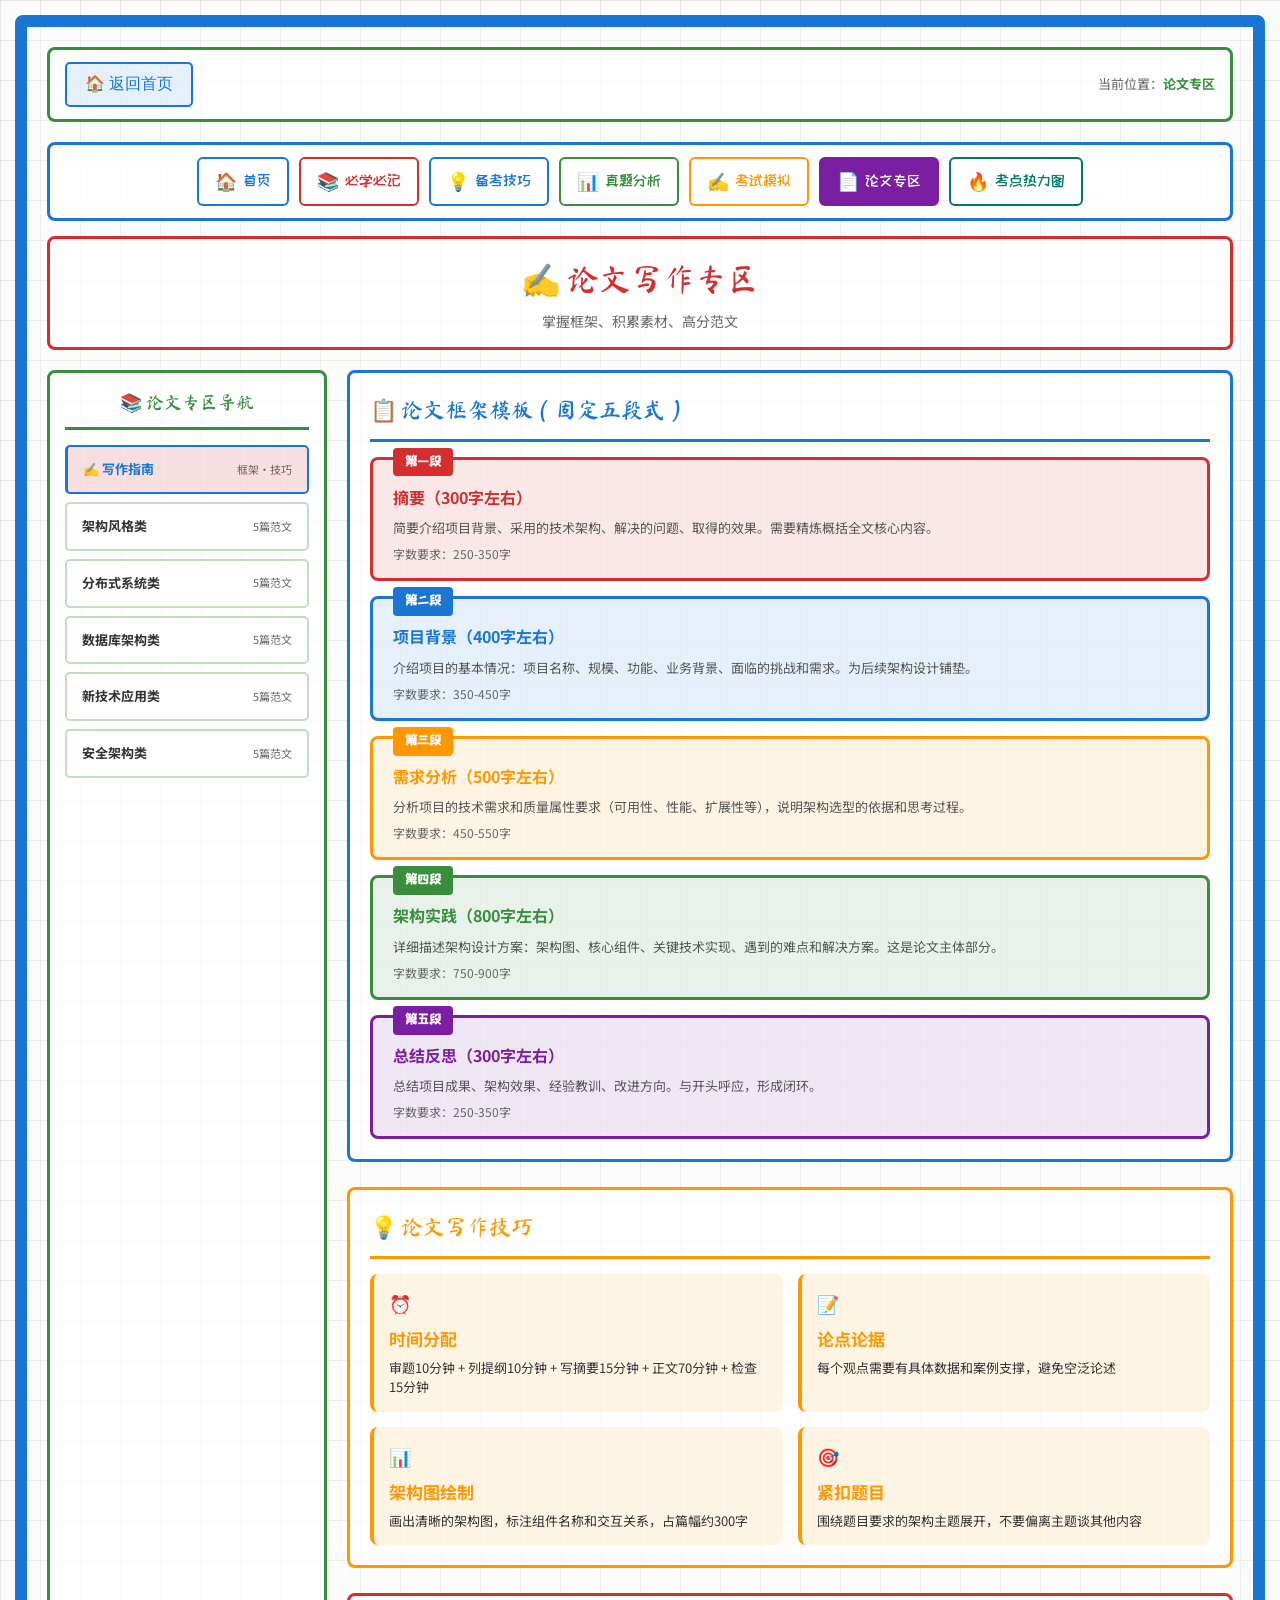
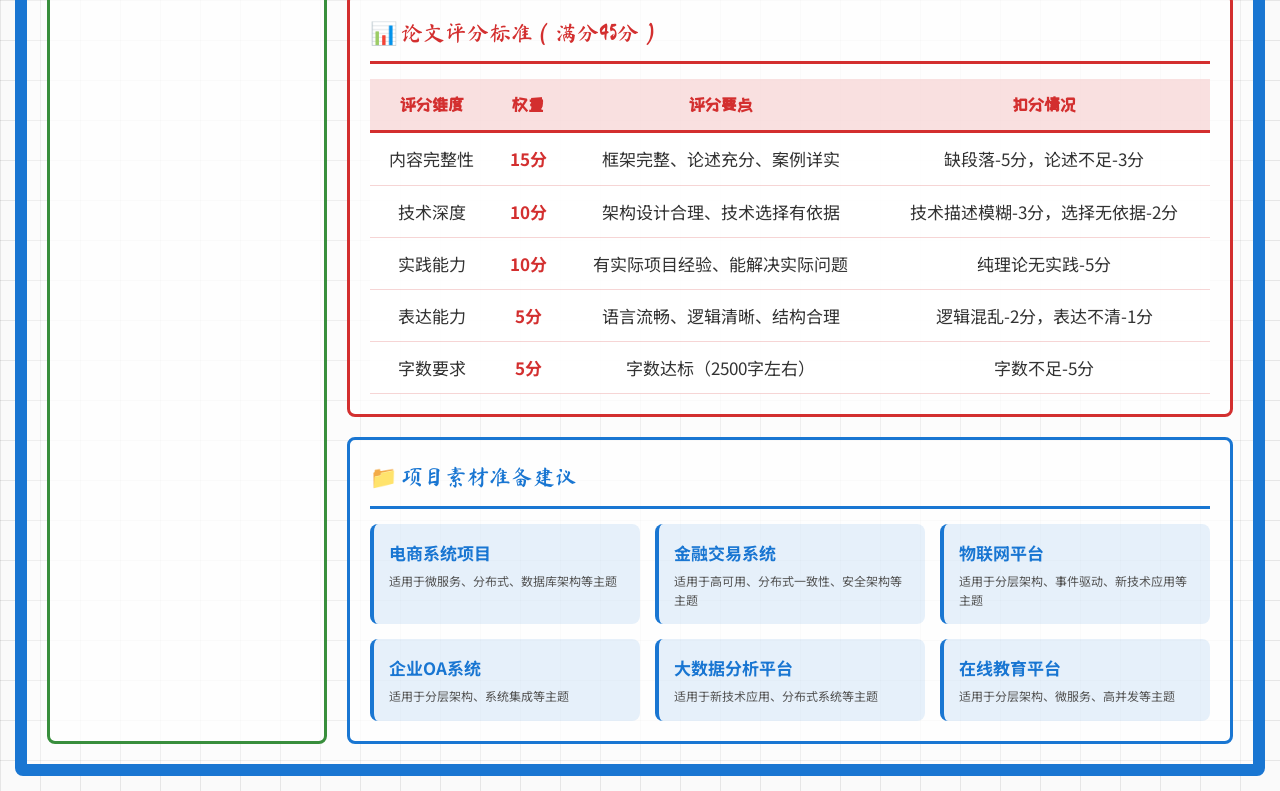
==== essay.html @ eb9c00e1 "修复导航栏空白问题：移除多余的DOMContentLoaded包裹，直接调用渲染函数" ====
<!DOCTYPE html>
<html lang="zh-CN">
<head>
    <meta charset="UTF-8">
    <meta name="viewport" content="width=device-width, initial-scale=1.0">
    <title>论文专区 - 系统架构设计师冲刺备考网站</title>
    <link rel="stylesheet" href="css/common.css">
    <script src="js/common.js"></script>
    <style>
        * { margin: 0; padding: 0; box-sizing: border-box; }
        body {
            font-family: 'Noto Sans SC', sans-serif;
            background: #fafafa;
            background-image: linear-gradient(rgba(0,0,0,0.08) 1px, transparent 1px), linear-gradient(90deg, rgba(0,0,0,0.08) 1px, transparent 1px);
            background-size: 40px 40px;
            padding: 15px; color: #333; min-height: 100vh;
        }
        .whiteboard-container {
            background: rgba(255,255,255,0.3);
            border: 12px solid #1976d2;
            border-radius: 8px;
            padding: 20px;
            max-width: 1400px;
            margin: 0 auto;
        }

        /* 顶部导航 */
        .top-nav {
            display: flex; justify-content: space-between; align-items: center;
            margin-bottom: 20px;
            padding: 12px 15px;
            background: rgba(255,255,255,0.7);
            border: 3px solid #388e3c;
            border-radius: 8px;
        }
        .nav-tabs { display: flex; gap: 10px; }
        .nav-tab {
            font-family: 'ZCOOL KuaiLe', cursive;
            font-size: 14px; padding: 8px 20px;
            border: 3px solid; border-radius: 5px;
            cursor: pointer; transition: all 0.3s; background: transparent;
        }
        .nav-tab.red { color: #d32f2f; border-color: #d32f2f; }
        .nav-tab.blue { color: #1976d2; border-color: #1976d2; }
        .nav-tab.green.active { background: #388e3c; color: #fff; }
        .nav-tab.green { color: #388e3c; border-color: #388e3c; }
        .breadcrumb { font-size: 13px; color: #666; }
        .breadcrumb span { color: #388e3c; font-weight: 700; }

        /* 模块标题 */
        .module-header {
            text-align: center;
            margin-bottom: 20px;
            padding: 15px;
            background: rgba(255,255,255,0.7);
            border: 3px solid #d32f2f;
            border-radius: 8px;
        }
        .module-title {
            color: #d32f2f;
            font-family: 'Ma Shan Zheng', cursive;
            font-size: 32px;
        }
        .module-subtitle { font-size: 14px; color: #666; margin-top: 5px; }

        /* 主内容区 */
        .main-content { display: grid; grid-template-columns: 280px 1fr; gap: 20px; }

        /* 左侧主题目录 */
        .topic-directory {
            background: rgba(255,255,255,0.7);
            border: 3px solid #388e3c;
            border-radius: 8px;
            padding: 15px;
        }
        .directory-title {
            color: #388e3c;
            font-family: 'Ma Shan Zheng', cursive;
            font-size: 18px;
            margin-bottom: 15px;
            padding-bottom: 10px;
            border-bottom: 3px solid #388e3c;
            text-align: center;
        }
        .topic-list { list-style: none; }
        .topic-item { margin-bottom: 8px; }
        .topic-link {
            display: flex;
            justify-content: space-between;
            align-items: center;
            padding: 12px 15px;
            background: rgba(255,255,255,0.6);
            border: 2px solid rgba(56,142,60,0.3);
            border-radius: 5px;
            cursor: pointer;
            transition: all 0.3s;
            font-size: 13px;
        }
        .topic-link:hover { background: rgba(56,142,60,0.15); border-color: #388e3c; }
        .topic-link.active { background: rgba(211,47,47,0.15); border-color: #d32f2f; border-left: 3px solid #d32f2f; }
        .topic-name { font-weight: 700; }
        .topic-count { font-size: 11px; color: #666; }

        /* 右侧内容区 */
        .content-area { display: flex; flex-direction: column; gap: 20px; }

        /* 默认写作指南区域 */
        .writing-guide { display: block; }
        .writing-guide.hidden { display: none; }

        /* 论文框架模板 */
        .framework-card {
            background: rgba(255,255,255,0.7);
            border: 3px solid #1976d2;
            border-radius: 8px;
            padding: 20px;
            margin-bottom: 25px;
        }
        .card-title {
            font-family: 'Ma Shan Zheng', cursive;
            font-size: 22px;
            margin-bottom: 15px;
            padding-bottom: 10px;
            border-bottom: 3px solid;
        }
        .card-title.blue { color: #1976d2; border-color: #1976d2; }
        .card-title.orange { color: #ff9800; border-color: #ff9800; }
        .card-title.green { color: #388e3c; border-color: #388e3c; }
        .card-title.red { color: #d32f2f; border-color: #d32f2f; }

        /* 框架结构 */
        .framework-structure {
            display: flex;
            flex-direction: column;
            gap: 15px;
        }
        .structure-item {
            padding: 25px 20px 15px 20px;
            border: 3px solid;
            border-radius: 8px;
            position: relative;
        }
        .structure-item.abstract { border-color: #d32f2f; background: rgba(211,47,47,0.1); }
        .structure-item.background { border-color: #1976d2; background: rgba(25,118,210,0.1); }
        .structure-item.analysis { border-color: #ff9800; background: rgba(255,152,0,0.1); }
        .structure-item.practice { border-color: #388e3c; background: rgba(56,142,60,0.1); }
        .structure-item.summary { border-color: #7b1fa2; background: rgba(123,31,162,0.1); }

        .structure-number {
            position: absolute;
            top: -12px;
            left: 20px;
            padding: 4px 12px;
            border-radius: 4px;
            font-family: 'ZCOOL KuaiLe', cursive;
            font-size: 13px;
            font-weight: 700;
        }
        .structure-item.abstract .structure-number { background: #d32f2f; color: #fff; }
        .structure-item.background .structure-number { background: #1976d2; color: #fff; }
        .structure-item.analysis .structure-number { background: #ff9800; color: #fff; }
        .structure-item.practice .structure-number { background: #388e3c; color: #fff; }
        .structure-item.summary .structure-number { background: #7b1fa2; color: #fff; }

        .structure-title { font-weight: 700; font-size: 16px; margin-bottom: 8px; }
        .structure-item.abstract .structure-title { color: #d32f2f; }
        .structure-item.background .structure-title { color: #1976d2; }
        .structure-item.analysis .structure-title { color: #ff9800; }
        .structure-item.practice .structure-title { color: #388e3c; }
        .structure-item.summary .structure-title { color: #7b1fa2; }

        .structure-desc { font-size: 13px; line-height: 1.6; color: #555; }
        .structure-word-count { font-size: 12px; color: #666; margin-top: 5px; }

        /* 写作技巧卡片 */
        .tips-card {
            background: rgba(255,255,255,0.7);
            border: 3px solid #ff9800;
            border-radius: 8px;
            padding: 20px;
            margin-bottom: 25px;
        }
        .tips-grid { display: grid; grid-template-columns: repeat(2, 1fr); gap: 15px; }
        .tip-item {
            padding: 15px;
            background: rgba(255,152,0,0.1);
            border-radius: 8px;
            border-left: 4px solid #ff9800;
        }
        .tip-icon { font-size: 18px; margin-bottom: 8px; }
        .tip-title { font-weight: 700; color: #ff9800; margin-bottom: 5px; }
        .tip-content { font-size: 13px; line-height: 1.5; }

        /* 评分标准 */
        .scoring-card {
            background: rgba(255,255,255,0.7);
            border: 3px solid #d32f2f;
            border-radius: 8px;
            padding: 20px;
            margin-bottom: 20px;
        }
        .scoring-table {
            width: 100%;
            border-collapse: separate;
            border-spacing: 0;
            background: rgba(255,255,255,0.8);
        }
        .scoring-table th {
            background: rgba(211,47,47,0.15);
            color: #d32f2f;
            font-family: 'ZCOOL KuaiLe', cursive;
            padding: 12px;
            text-align: center;
            border-bottom: 3px solid #d32f2f;
        }
        .scoring-table td {
            padding: 12px;
            border-bottom: 1px solid rgba(211,47,47,0.2);
            text-align: center;
        }
        .scoring-table tr:hover td { background: rgba(211,47,47,0.1); }
        .score-weight { font-weight: 700; color: #d32f2f; }

        /* 范文列表区域 */
        .essay-section { display: none; }
        .essay-section.active { display: block; }

        .essay-list-header {
            display: flex;
            justify-content: space-between;
            align-items: center;
            margin-bottom: 15px;
            padding: 15px;
            background: rgba(255,255,255,0.7);
            border: 3px solid #388e3c;
            border-radius: 8px;
        }
        .essay-count { font-size: 14px; color: #388e3c; font-weight: 700; }

        /* 范文卡片 */
        .essay-card {
            background: rgba(255,255,255,0.7);
            border: 3px solid #388e3c;
            border-radius: 8px;
            padding: 20px;
            margin-bottom: 15px;
            cursor: pointer;
            transition: all 0.3s;
        }
        .essay-card:hover { box-shadow: 0 5px 15px rgba(0,0,0,0.15); transform: translateY(-3px); }

        .essay-header {
            display: flex;
            justify-content: space-between;
            align-items: center;
            margin-bottom: 15px;
        }
        .essay-title {
            font-family: 'ZCOOL KuaiLe', cursive;
            font-size: 18px;
            color: #388e3c;
        }

        .essay-badge {
            padding: 6px 12px;
            border-radius: 5px;
            font-size: 12px;
            font-weight: 700;
            background: #388e3c;
            color: #fff;
        }

        .essay-meta {
            display: flex;
            gap: 15px;
            font-size: 12px;
            color: #666;
            margin-bottom: 15px;
        }
        .essay-summary {
            font-size: 14px;
            line-height: 1.6;
            color: #555;
        }

        /* 范文详情 */
        .essay-detail { display: none; }
        .essay-card.expanded .essay-detail { display: block; }

        .essay-content-box {
            margin-top: 20px;
            padding: 20px;
            background: rgba(255,255,255,0.5);
            border-radius: 8px;
            border-left: 4px solid #388e3c;
        }

        .essay-section-title {
            font-weight: 700;
            font-size: 15px;
            margin-bottom: 10px;
            color: #333;
            padding-bottom: 5px;
            border-bottom: 2px solid rgba(0,0,0,0.1);
        }
        .essay-content { font-size: 14px; line-height: 1.8; color: #444; }

        .essay-actions {
            display: flex;
            gap: 10px;
            margin-top: 15px;
        }
        .action-btn {
            padding: 10px 20px;
            border: 2px solid;
            border-radius: 5px;
            font-size: 13px;
            cursor: pointer;
            background: transparent;
        }
        .action-btn.collect { color: #1976d2; border-color: #1976d2; }
        .action-btn.collect:hover { background: rgba(25,118,210,0.15); }
        .action-btn.copy { color: #388e3c; border-color: #388e3c; }
        .action-btn.copy:hover { background: rgba(56,142,60,0.15); }

        /* 项目素材卡片 */
        .material-card {
            background: rgba(255,255,255,0.7);
            border: 3px solid #1976d2;
            border-radius: 8px;
            padding: 20px;
        }
        .material-grid { display: grid; grid-template-columns: repeat(3, 1fr); gap: 15px; }
        .material-item {
            padding: 15px;
            background: rgba(25,118,210,0.1);
            border-radius: 8px;
            border-left: 4px solid #1976d2;
        }
        .material-title { font-weight: 700; color: #1976d2; margin-bottom: 5px; }
        .material-desc { font-size: 12px; color: #555; }

        /* 响应式 */
        @media (max-width: 1024px) { .main-content { grid-template-columns: 1fr; } .tips-grid { grid-template-columns: 1fr; } .material-grid { grid-template-columns: repeat(2, 1fr); } }
        @media (max-width: 768px) { .material-grid { grid-template-columns: 1fr; } }
    </style>
</head>
<body>
    <div class="whiteboard-container">
        <!-- 顶部导航 -->
        <div class="top-nav">
            <button class="back-home" onclick="location.href='index.html'">🏠 返回首页</button>
            <div class="breadcrumb">当前位置：<span>论文专区</span></div>
        </div>

        <!-- 模块标题 -->
        
        <!-- 快速导航栏 -->
        <div class="quick-nav-bar"></div>

        <div class="module-header">
            <div class="module-title">✍️ 论文写作专区</div>
            <div class="module-subtitle">掌握框架、积累素材、高分范文</div>
        </div>

        <!-- 主内容区 -->
        <div class="main-content">
            <!-- 左侧主题目录 -->
            <div class="topic-directory">
                <div class="directory-title">📚 论文专区导航</div>
                <ul class="topic-list">
                    <!-- 由EssayRenderer动态渲染 -->
                </ul>
            </div>

            <!-- 右侧内容区 -->
            <div class="content-area">
                <!-- 默认写作指南区域 -->
                <div class="writing-guide">
                    <!-- 论文框架模板 -->
                    <div class="framework-card">
                        <div class="card-title blue">📋 论文框架模板（固定五段式）</div>
                        <div class="framework-structure">
                            <div class="structure-item abstract">
                                <div class="structure-number">第一段</div>
                                <div class="structure-title">摘要（300字左右）</div>
                                <div class="structure-desc">简要介绍项目背景、采用的技术架构、解决的问题、取得的效果。需要精炼概括全文核心内容。</div>
                                <div class="structure-word-count">字数要求：250-350字</div>
                            </div>
                            <div class="structure-item background">
                                <div class="structure-number">第二段</div>
                                <div class="structure-title">项目背景（400字左右）</div>
                                <div class="structure-desc">介绍项目的基本情况：项目名称、规模、功能、业务背景、面临的挑战和需求。为后续架构设计铺垫。</div>
                                <div class="structure-word-count">字数要求：350-450字</div>
                            </div>
                            <div class="structure-item analysis">
                                <div class="structure-number">第三段</div>
                                <div class="structure-title">需求分析（500字左右）</div>
                                <div class="structure-desc">分析项目的技术需求和质量属性要求（可用性、性能、扩展性等），说明架构选型的依据和思考过程。</div>
                                <div class="structure-word-count">字数要求：450-550字</div>
                            </div>
                            <div class="structure-item practice">
                                <div class="structure-number">第四段</div>
                                <div class="structure-title">架构实践（800字左右）</div>
                                <div class="structure-desc">详细描述架构设计方案：架构图、核心组件、关键技术实现、遇到的难点和解决方案。这是论文主体部分。</div>
                                <div class="structure-word-count">字数要求：750-900字</div>
                            </div>
                            <div class="structure-item summary">
                                <div class="structure-number">第五段</div>
                                <div class="structure-title">总结反思（300字左右）</div>
                                <div class="structure-desc">总结项目成果、架构效果、经验教训、改进方向。与开头呼应，形成闭环。</div>
                                <div class="structure-word-count">字数要求：250-350字</div>
                            </div>
                        </div>
                    </div>

                    <!-- 写作技巧 -->
                    <div class="tips-card">
                        <div class="card-title orange">💡 论文写作技巧</div>
                        <div class="tips-grid">
                            <div class="tip-item">
                                <div class="tip-icon">⏰</div>
                                <div class="tip-title">时间分配</div>
                                <div class="tip-content">审题10分钟 + 列提纲10分钟 + 写摘要15分钟 + 正文70分钟 + 检查15分钟</div>
                            </div>
                            <div class="tip-item">
                                <div class="tip-icon">📝</div>
                                <div class="tip-title">论点论据</div>
                                <div class="tip-content">每个观点需要有具体数据和案例支撑，避免空泛论述</div>
                            </div>
                            <div class="tip-item">
                                <div class="tip-icon">📊</div>
                                <div class="tip-title">架构图绘制</div>
                                <div class="tip-content">画出清晰的架构图，标注组件名称和交互关系，占篇幅约300字</div>
                            </div>
                            <div class="tip-item">
                                <div class="tip-icon">🎯</div>
                                <div class="tip-title">紧扣题目</div>
                                <div class="tip-content">围绕题目要求的架构主题展开，不要偏离主题谈其他内容</div>
                            </div>
                        </div>
                    </div>

                    <!-- 评分标准 -->
                    <div class="scoring-card">
                        <div class="card-title red">📊 论文评分标准（满分45分）</div>
                        <table class="scoring-table">
                            <thead>
                                <tr>
                                    <th>评分维度</th>
                                    <th>权重</th>
                                    <th>评分要点</th>
                                    <th>扣分情况</th>
                                </tr>
                            </thead>
                            <tbody>
                                <tr>
                                    <td>内容完整性</td>
                                    <td class="score-weight">15分</td>
                                    <td>框架完整、论述充分、案例详实</td>
                                    <td>缺段落-5分，论述不足-3分</td>
                                </tr>
                                <tr>
                                    <td>技术深度</td>
                                    <td class="score-weight">10分</td>
                                    <td>架构设计合理、技术选择有依据</td>
                                    <td>技术描述模糊-3分，选择无依据-2分</td>
                                </tr>
                                <tr>
                                    <td>实践能力</td>
                                    <td class="score-weight">10分</td>
                                    <td>有实际项目经验、能解决实际问题</td>
                                    <td>纯理论无实践-5分</td>
                                </tr>
                                <tr>
                                    <td>表达能力</td>
                                    <td class="score-weight">5分</td>
                                    <td>语言流畅、逻辑清晰、结构合理</td>
                                    <td>逻辑混乱-2分，表达不清-1分</td>
                                </tr>
                                <tr>
                                    <td>字数要求</td>
                                    <td class="score-weight">5分</td>
                                    <td>字数达标（2500字左右）</td>
                                    <td>字数不足-5分</td>
                                </tr>
                            </tbody>
                        </table>
                    </div>

                    <!-- 项目素材准备 -->
                    <div class="material-card">
                        <div class="card-title blue">📁 项目素材准备建议</div>
                        <div class="material-grid">
                            <div class="material-item">
                                <div class="material-title">电商系统项目</div>
                                <div class="material-desc">适用于微服务、分布式、数据库架构等主题</div>
                            </div>
                            <div class="material-item">
                                <div class="material-title">金融交易系统</div>
                                <div class="material-desc">适用于高可用、分布式一致性、安全架构等主题</div>
                            </div>
                            <div class="material-item">
                                <div class="material-title">物联网平台</div>
                                <div class="material-desc">适用于分层架构、事件驱动、新技术应用等主题</div>
                            </div>
                            <div class="material-item">
                                <div class="material-title">企业OA系统</div>
                                <div class="material-desc">适用于分层架构、系统集成等主题</div>
                            </div>
                            <div class="material-item">
                                <div class="material-title">大数据分析平台</div>
                                <div class="material-desc">适用于新技术应用、分布式系统等主题</div>
                            </div>
                            <div class="material-item">
                                <div class="material-title">在线教育平台</div>
                                <div class="material-desc">适用于分层架构、微服务、高并发等主题</div>
                            </div>
                        </div>
                    </div>
                </div>

                <!-- 范文列表区域 -->
                <div class="essay-section">
                    <div class="essay-list-header">
                        <div class="card-title green" id="essaySectionTitle">📚 范文列表</div>
                        <div class="essay-count">由EssayRenderer动态渲染</div>
                    </div>
                    <!-- 由EssayRenderer.renderEssayList()动态渲染论文卡片 -->
                </div>
            </div>
        </div>
    </div>

    <script src="js/data-renderer.js"></script>
    <script>
        // 渲染快速导航栏
        renderQuickNav('essay');

        // 初始化


        // 页面特定功能
        function selectTopic(topic, element) {
            EssayRenderer.selectCategory(topic === '写作指南' ? 'guide' : topic, element);
        }

        function toggleEssay(card) {
            EssayRenderer.toggleEssay(card);
        }

        function collectEssay() {
            EssayRenderer.collectEssay();
        }

        function copyEssay() {
            EssayRenderer.copyEssay();
        }
    </script>
</body>
</html>
---- css/common.css ----
/* 系统架构设计师冲刺备考网站 - 公共样式 */

/* 字体引入 */
@import url('https://fonts.googleapis.com/css2?family=Noto+Sans+SC:wght@400;500;700&family=ZCOOL+KuaiLe&family=Ma+Shan+Zheng&display=swap');

/* 基础重置 - 增大字体 */
* {
    margin: 0;
    padding: 0;
    box-sizing: border-box;
}

/* 白板格纹背景 */
body {
    font-family: 'Noto Sans SC', sans-serif;
    background: #fafafa;
    background-image:
        linear-gradient(rgba(0,0,0,0.08) 1px, transparent 1px),
        linear-gradient(90deg, rgba(0,0,0,0.08) 1px, transparent 1px);
    background-size: 40px 40px;
    padding: 8px;
    color: #333;
    min-height: 100vh;
    font-size: 17px;
    line-height: 1.6;
}

/* 白板容器 */
.whiteboard-container {
    background: rgba(255,255,255,0.3);
    border: 8px solid #1976d2;
    border-radius: 8px;
    padding: 12px;
    max-width: 1400px;
    margin: 0 auto;
}

/* 模块标题 */
.module-header {
    text-align: center;
    margin-bottom: 12px;
    padding: 10px;
    background: rgba(255,255,255,0.7);
    border: 3px solid #d32f2f;
    border-radius: 8px;
}

.module-title {
    color: #d32f2f;
    font-family: 'Ma Shan Zheng', cursive;
    font-size: 32px;
}

.module-subtitle {
    font-size: 16px;
    color: #666;
    margin-top: 4px;
}

/* 导航标签 */
.nav-tabs {
    display: flex;
    gap: 8px;
}

.nav-tab {
    font-family: 'ZCOOL KuaiLe', cursive;
    font-size: 17px;
    padding: 12px 24px;
    border: 3px solid;
    border-radius: 5px;
    cursor: pointer;
    transition: all 0.3s;
    background: transparent;
}

.nav-tab.red.active { background: #d32f2f; color: #fff; }
.nav-tab.red { color: #d32f2f; border-color: #d32f2f; }
.nav-tab.blue.active { background: #1976d2; color: #fff; }
.nav-tab.blue { color: #1976d2; border-color: #1976d2; }
.nav-tab.green.active { background: #388e3c; color: #fff; }
.nav-tab.green { color: #388e3c; border-color: #388e3c; }

/* 顶部导航栏 */
.top-nav {
    display: flex;
    justify-content: space-between;
    align-items: center;
    margin-bottom: 10px;
    padding: 10px 15px;
    background: rgba(255,255,255,0.7);
    border: 3px solid #1976d2;
    border-radius: 8px;
}

.breadcrumb {
    font-size: 16px;
    color: #666;
}

.breadcrumb span {
    color: #1976d2;
    font-weight: 700;
}

/* 返回首页按钮 */
.back-home {
    padding: 10px 18px;
    background: rgba(25,118,210,0.1);
    border: 2px solid #1976d2;
    border-radius: 5px;
    color: #1976d2;
    cursor: pointer;
    font-size: 16px;
    transition: all 0.3s;
}

.back-home:hover {
    background: rgba(25,118,210,0.2);
}

/* 标签样式 */
.subject-tag {
    display: inline-block;
    padding: 5px 14px;
    border-radius: 5px;
    font-size: 15px;
    font-weight: 700;
    margin-right: 5px;
}

.subject-tag.red {
    background: rgba(211,47,47,0.15);
    color: #d32f2f;
    border: 2px solid #d32f2f;
}

.subject-tag.blue {
    background: rgba(25,118,210,0.15);
    color: #1976d2;
    border: 2px solid #1976d2;
}

.subject-tag.green {
    background: rgba(56,142,60,0.15);
    color: #388e3c;
    border: 2px solid #388e3c;
}

.subject-tag.orange {
    background: rgba(255,152,0,0.15);
    color: #ff9800;
    border: 2px solid #ff9800;
}

/* 年份徽章 */
.year-badge {
    display: inline-block;
    padding: 5px 12px;
    background: #1976d2;
    color: #fff;
    border-radius: 3px;
    font-size: 16px;
    font-weight: 700;
    margin-right: 5px;
}

/* 考点徽章 */
.topic-badge {
    display: inline-block;
    padding: 5px 12px;
    background: rgba(25,118,210,0.15);
    color: #1976d2;
    border: 1px solid #1976d2;
    border-radius: 3px;
    font-size: 16px;
    margin-right: 3px;
    margin-bottom: 3px;
}

/* 比例徽章 */
.percent-badge {
    display: inline-block;
    padding: 5px 12px;
    background: rgba(211,47,47,0.15);
    color: #d32f2f;
    border: 1px solid #d32f2f;
    border-radius: 3px;
    font-size: 15px;
    font-weight: 700;
}

/* 搜索框 */
.search-box {
    display: flex;
    gap: 8px;
}

.search-input {
    padding: 10px 18px;
    border: 3px solid #1976d2;
    border-radius: 5px;
    width: 250px;
    font-size: 16px;
}

.search-btn {
    padding: 10px 24px;
    background: #1976d2;
    color: #fff;
    border: 3px solid #1976d2;
    border-radius: 5px;
    cursor: pointer;
    font-family: 'ZCOOL KuaiLe', cursive;
    font-size: 16px;
}

/* 卡片标题 */
.card-title {
    font-family: 'Ma Shan Zheng', cursive;
    font-size: 28px;
    margin-bottom: 10px;
    padding-bottom: 8px;
    border-bottom: 3px solid;
}

.card-title.blue { color: #1976d2; border-color: #1976d2; }
.card-title.orange { color: #ff9800; border-color: #ff9800; }
.card-title.green { color: #388e3c; border-color: #388e3c; }
.card-title.red { color: #d32f2f; border-color: #d32f2f; }

/* 内容区域标题 */
.section-title {
    font-family: 'ZCOOL KuaiLe', cursive;
    font-size: 22px;
    margin-bottom: 8px;
    padding-bottom: 5px;
    border-bottom: 3px solid;
}

.section-title.blue { color: #1976d2; border-color: #1976d2; }
.section-title.red { color: #d32f2f; border-color: #d32f2f; }
.section-title.orange { color: #ff9800; border-color: #ff9800; }
.section-title.green { color: #388e3c; border-color: #388e3c; }

.section-title::before {
    content: '◆';
    margin-right: 10px;
}

.section-title.blue::before { color: #1976d2; }
.section-title.red::before { color: #d32f2f; }
.section-title.orange::before { color: #ff9800; }
.section-title.green::before { color: #388e3c; }

/* 表格基础样式 */
.data-table {
    width: 100%;
    border-collapse: separate;
    border-spacing: 0;
    background: rgba(255,255,255,0.8);
}

.data-table th {
    font-family: 'ZCOOL KuaiLe', cursive;
    padding: 12px;
    text-align: center;
    font-size: 17px;
}

.data-table td {
    padding: 12px;
    text-align: center;
    border-bottom: 1px solid rgba(0,0,0,0.1);
    font-size: 16px;
}

.data-table tr:hover td {
    background: rgba(0,0,0,0.05);
}

/* 按钮基础样式 */
.btn {
    padding: 12px 25px;
    border: 3px solid;
    border-radius: 5px;
    cursor: pointer;
    font-family: 'ZCOOL KuaiLe', cursive;
    font-size: 18px;
    transition: all 0.3s;
}

.btn.primary {
    background: #1976d2;
    color: #fff;
    border-color: #1976d2;
}

.btn.primary:hover {
    background: #1565c0;
}

.btn.secondary {
    background: transparent;
    color: #1976d2;
    border-color: #1976d2;
}

.btn.secondary:hover {
    background: rgba(25,118,210,0.15);
}

/* 进度条 */
.progress-bar-container {
    height: 14px;
    background: #e0e0e0;
    border-radius: 6px;
    overflow: hidden;
}

.progress-bar-fill {
    height: 100%;
    background: #388e3c;
    border-radius: 6px;
    transition: width 0.3s;
}

/* 响应式基础 */
@media (max-width: 1024px) {
    .main-content {
        grid-template-columns: 1fr;
    }
}

@media (max-width: 768px) {
    .top-nav {
        flex-direction: column;
        gap: 10px;
    }

    .search-box {
        width: 100%;
    }

    .search-input {
        width: 100%;
    }
}

/* ===== 快速导航栏 ===== */
.quick-nav-bar {
    display: flex;
    justify-content: center;
    gap: 10px;
    padding: 12px 15px;
    margin-bottom: 15px;
    background: rgba(255,255,255,0.8);
    border: 3px solid #1976d2;
    border-radius: 8px;
    flex-wrap: wrap;
}

.quick-nav-item {
    display: flex;
    align-items: center;
    gap: 6px;
    padding: 8px 16px;
    border: 2px solid;
    border-radius: 6px;
    cursor: pointer;
    transition: all 0.3s;
    font-family: 'ZCOOL KuaiLe', cursive;
    font-size: 15px;
    background: rgba(255,255,255,0.5);
}

.quick-nav-item:hover {
    transform: translateY(-2px);
    box-shadow: 2px 2px 0 rgba(0,0,0,0.15);
}

.quick-nav-item.active {
    background: currentColor;
    color: #fff !important;
}

.quick-nav-item .nav-icon {
    font-size: 18px;
}

/* 各模块颜色 */
.quick-nav-item.home { color: #1976d2; border-color: #1976d2; }
.quick-nav-item.home:hover, .quick-nav-item.home.active { background: #1976d2; }

.quick-nav-item.knowledge { color: #d32f2f; border-color: #d32f2f; }
.quick-nav-item.knowledge:hover, .quick-nav-item.knowledge.active { background: #d32f2f; }

.quick-nav-item.tips { color: #1976d2; border-color: #1976d2; }
.quick-nav-item.tips:hover, .quick-nav-item.tips.active { background: #1976d2; }

.quick-nav-item.questions { color: #388e3c; border-color: #388e3c; }
.quick-nav-item.questions:hover, .quick-nav-item.questions.active { background: #388e3c; }

.quick-nav-item.exam { color: #ff9800; border-color: #ff9800; }
.quick-nav-item.exam:hover, .quick-nav-item.exam.active { background: #ff9800; }

.quick-nav-item.essay { color: #7b1fa2; border-color: #7b1fa2; }
.quick-nav-item.essay:hover, .quick-nav-item.essay.active { background: #7b1fa2; }

.quick-nav-item.heatmap { color: #00796b; border-color: #00796b; }
.quick-nav-item.heatmap:hover, .quick-nav-item.heatmap.active { background: #00796b; }

/* 响应式 */
@media (max-width: 768px) {
    .quick-nav-bar {
        gap: 6px;
        padding: 8px 10px;
    }
    .quick-nav-item {
        padding: 6px 10px;
        font-size: 13px;
    }
    .quick-nav-item .nav-icon {
        font-size: 14px;
    }
}
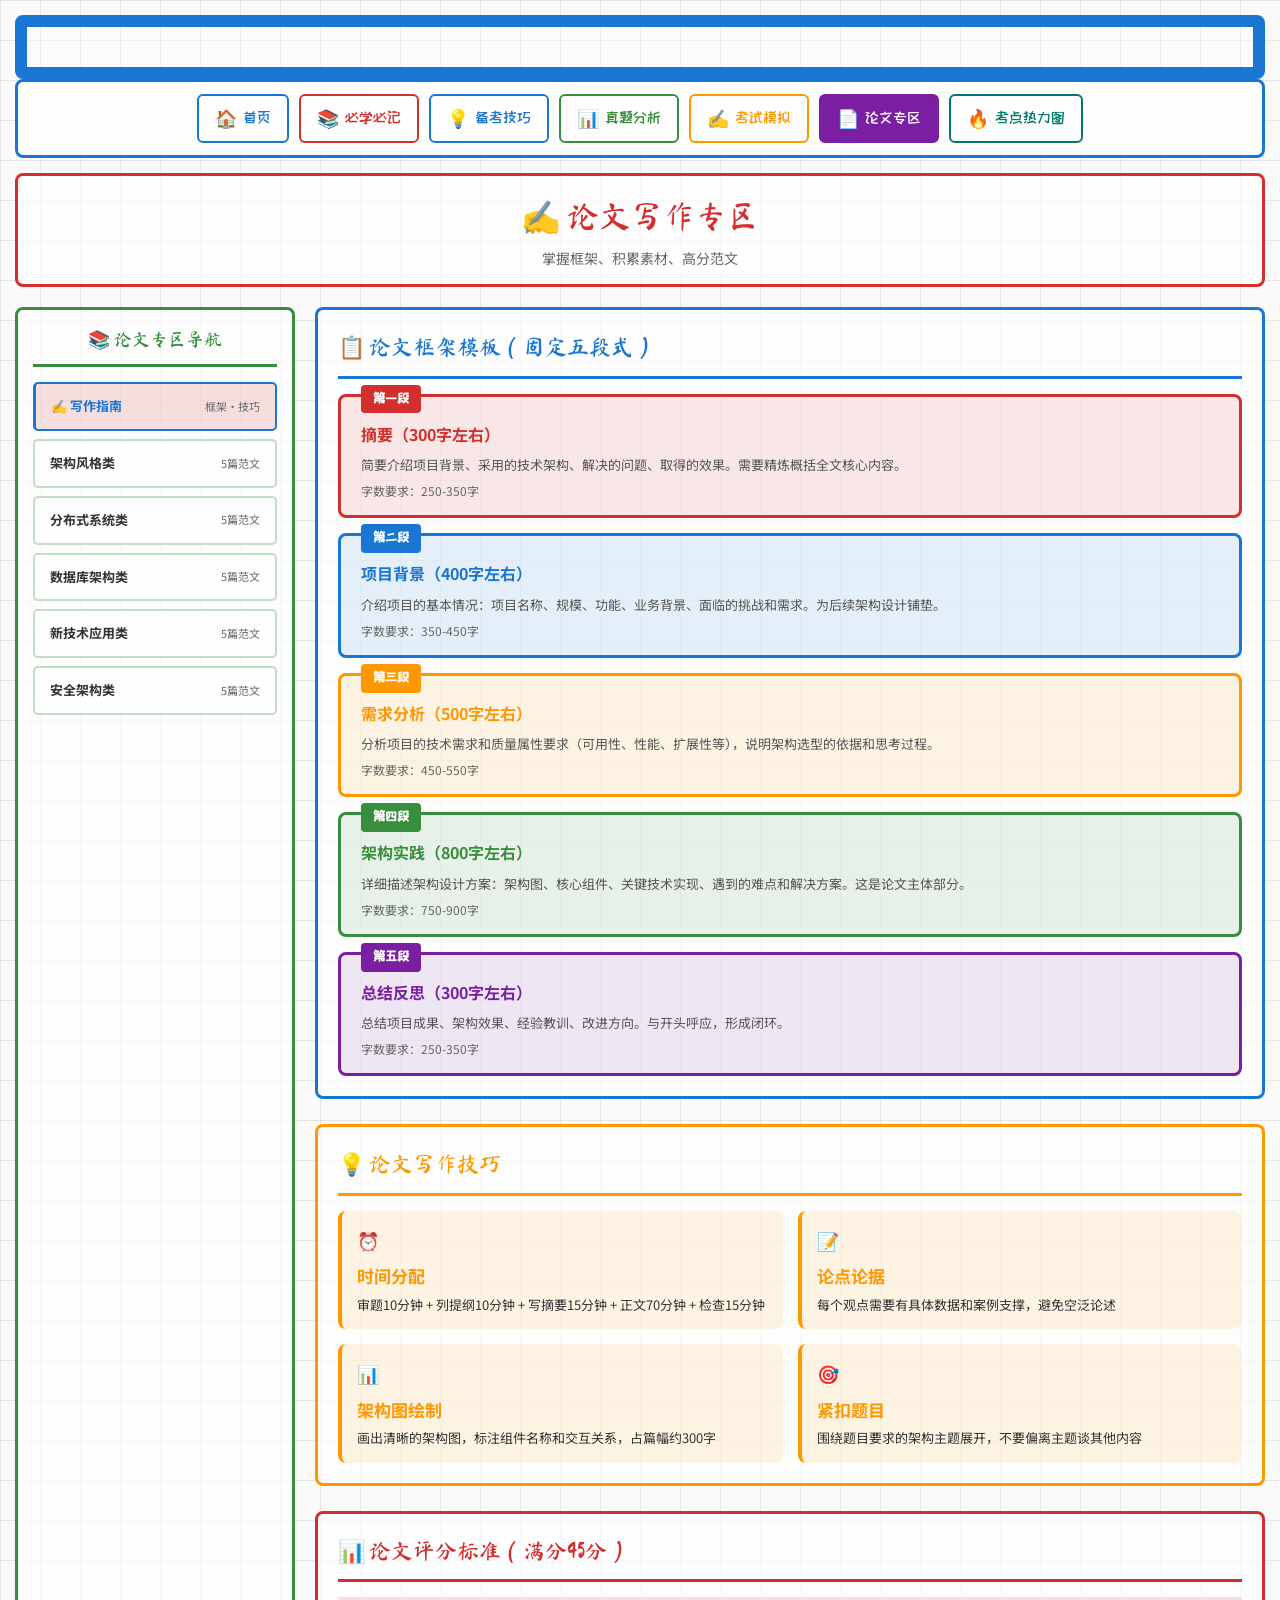
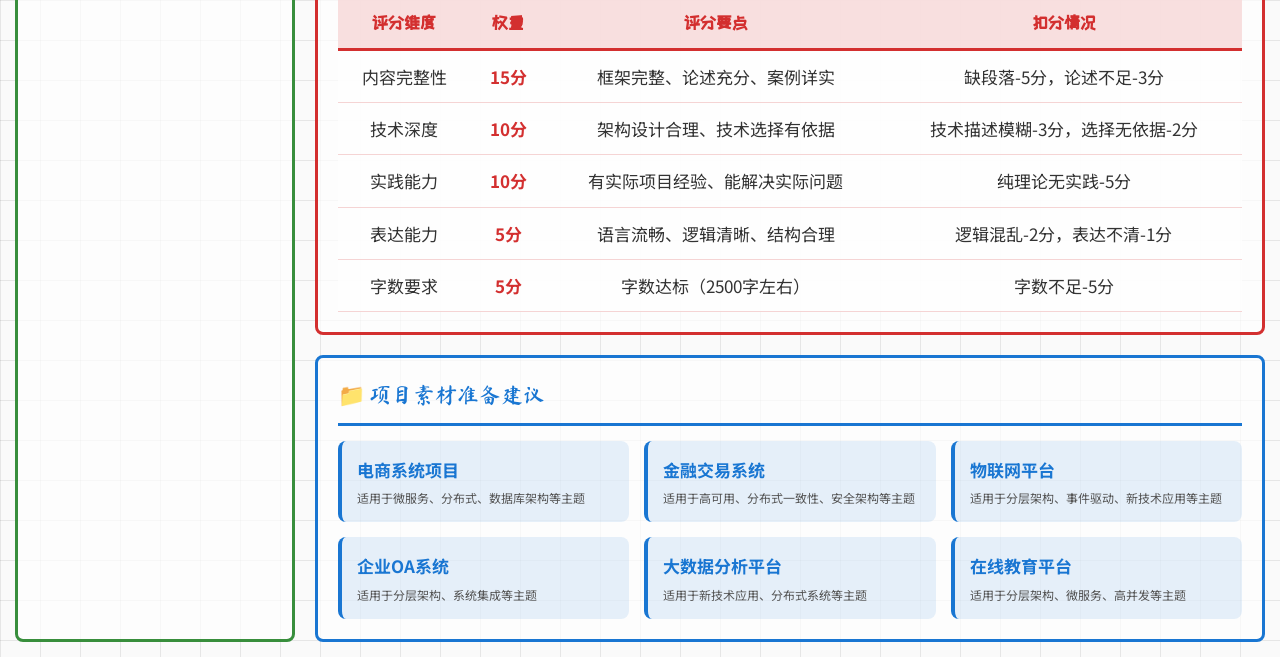
==== commit f78c157d: "优化页面布局：移除返回首页按钮融合导航栏，修复真题页面类型切换，筛选近5年数据" ====
--- a/essay.html
+++ b/essay.html
@@ -25,14 +25,6 @@
         }
 
         /* 顶部导航 */
-        .top-nav {
-            display: flex; justify-content: space-between; align-items: center;
-            margin-bottom: 20px;
-            padding: 12px 15px;
-            background: rgba(255,255,255,0.7);
-            border: 3px solid #388e3c;
-            border-radius: 8px;
-        }
         .nav-tabs { display: flex; gap: 10px; }
         .nav-tab {
             font-family: 'ZCOOL KuaiLe', cursive;
@@ -348,15 +340,15 @@
 <body>
     <div class="whiteboard-container">
         <!-- 顶部导航 -->
-        <div class="top-nav">
-            <button class="back-home" onclick="location.href='index.html'">🏠 返回首页</button>
-            <div class="breadcrumb">当前位置：<span>论文专区</span></div>
-        </div>
+                </div>
 
         <!-- 模块标题 -->
         
         <!-- 快速导航栏 -->
-        <div class="quick-nav-bar"></div>
+        <!-- 快速导航栏 -->
+        <div class="quick-nav-bar">
+            <div class="quick-nav-item home" onclick="location.href='index.html'"><span class="nav-icon">🏠</span><span class="nav-label">首页</span></div><div class="quick-nav-item knowledge" onclick="location.href='knowledge.html'"><span class="nav-icon">📚</span><span class="nav-label">必学必记</span></div><div class="quick-nav-item tips" onclick="location.href='tips.html'"><span class="nav-icon">💡</span><span class="nav-label">备考技巧</span></div><div class="quick-nav-item questions" onclick="location.href='questions.html'"><span class="nav-icon">📊</span><span class="nav-label">真题分析</span></div><div class="quick-nav-item exam" onclick="location.href='exam.html'"><span class="nav-icon">✍️</span><span class="nav-label">考试模拟</span></div><div class="quick-nav-item essay active" onclick="location.href='essay.html'"><span class="nav-icon">📄</span><span class="nav-label">论文专区</span></div><div class="quick-nav-item heatmap" onclick="location.href='heatmap.html'"><span class="nav-icon">🔥</span><span class="nav-label">考点热力图</span></div>
+        </div>
 
         <div class="module-header">
             <div class="module-title">✍️ 论文写作专区</div>
@@ -535,7 +527,7 @@
     <script src="js/data-renderer.js"></script>
     <script>
         // 渲染快速导航栏
-        renderQuickNav('essay');
+        // 导航栏已硬编码
 
         // 初始化
 
--- a/css/common.css
+++ b/css/common.css
@@ -349,15 +349,16 @@
 
 /* ===== 快速导航栏 ===== */
 .quick-nav-bar {
-    display: flex;
-    justify-content: center;
-    gap: 10px;
-    padding: 12px 15px;
-    margin-bottom: 15px;
-    background: rgba(255,255,255,0.8);
-    border: 3px solid #1976d2;
-    border-radius: 8px;
-    flex-wrap: wrap;
+    display: flex !important;
+    justify-content: center !important;
+    gap: 10px !important;
+    padding: 12px 15px !important;
+    margin-bottom: 15px !important;
+    background: rgba(255,255,255,0.8) !important;
+    border: 3px solid #1976d2 !important;
+    border-radius: 8px !important;
+    flex-wrap: wrap !important;
+    min-height: 50px !important;
 }
 
 .quick-nav-item {
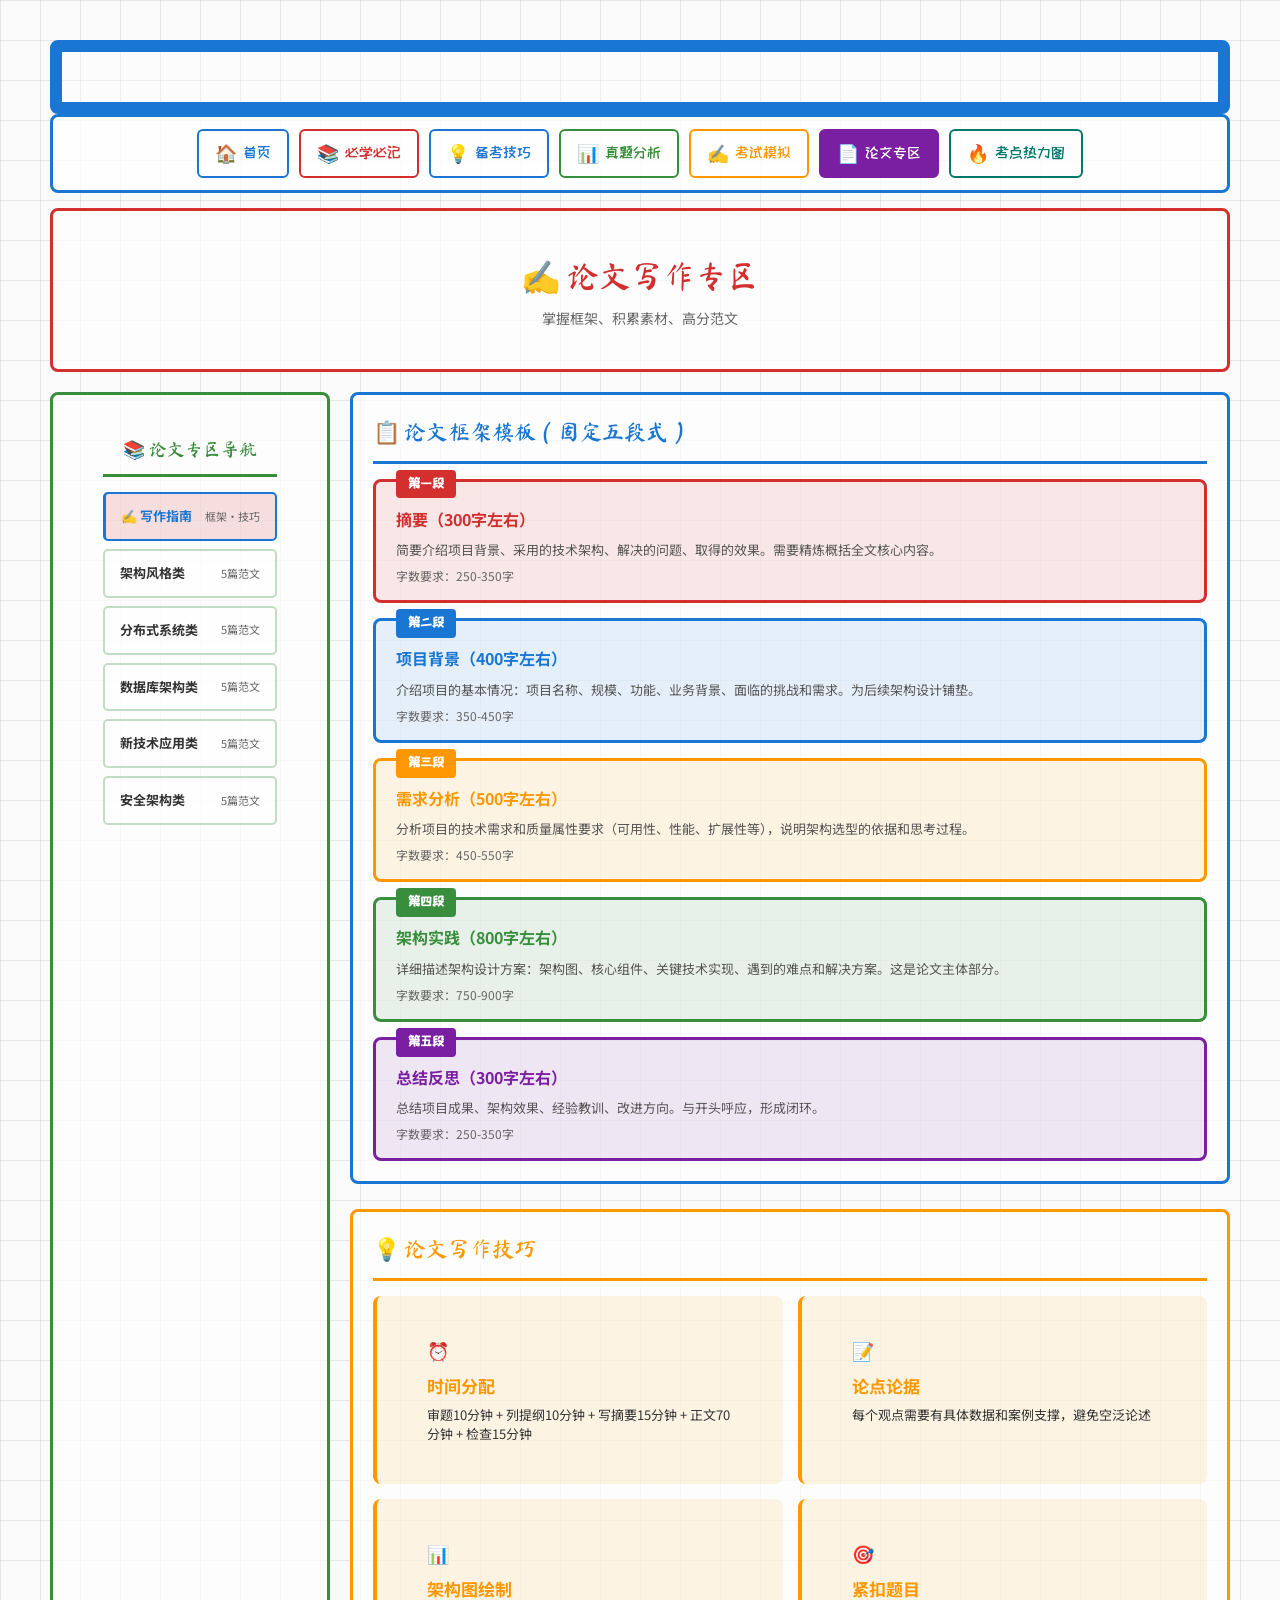
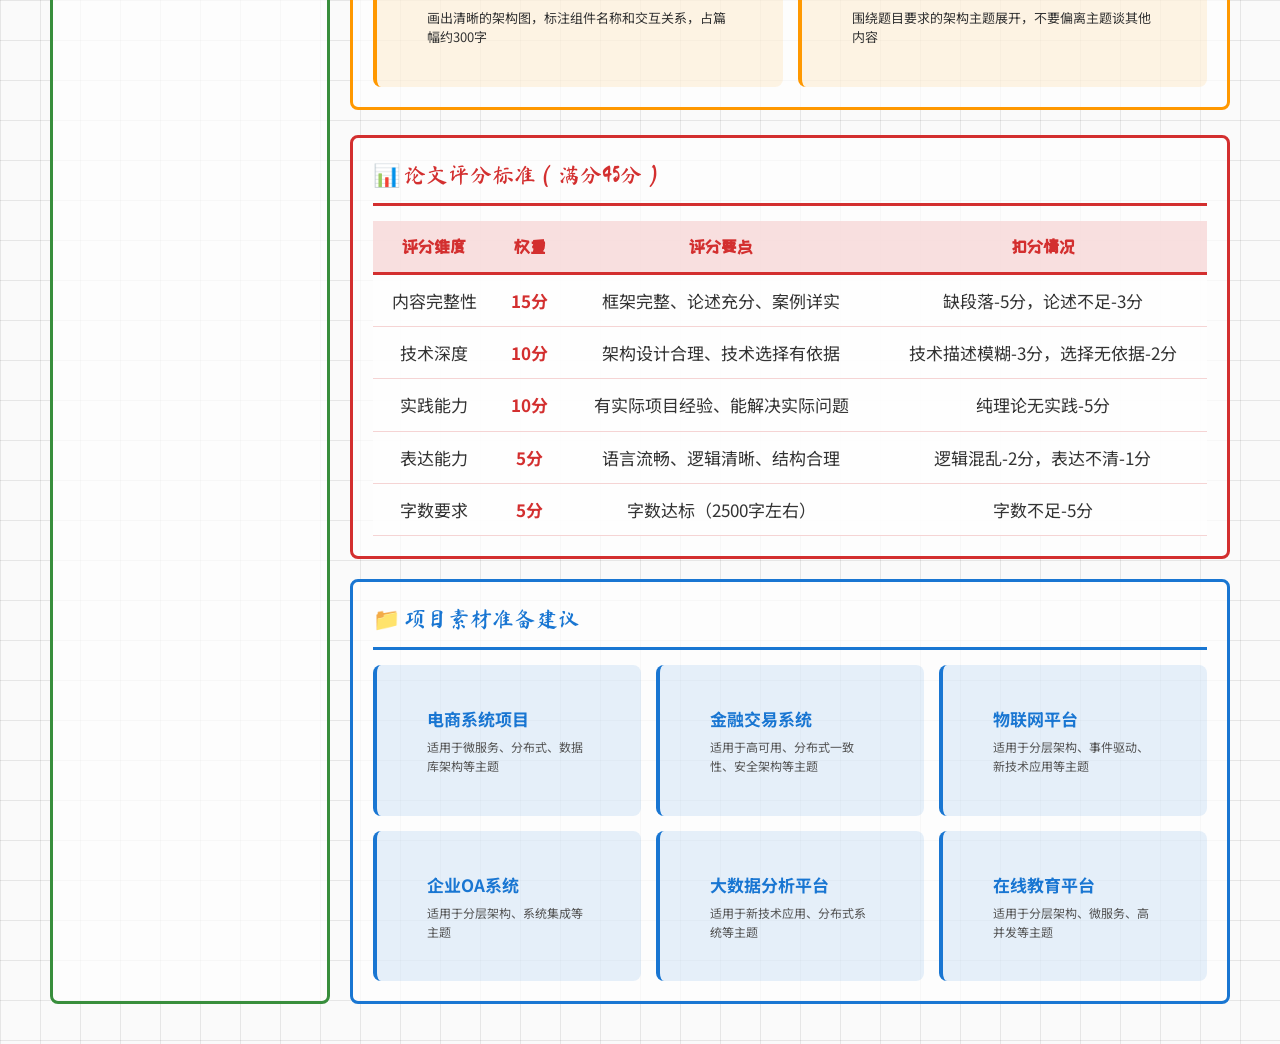
==== commit 4f026e95: "统一调整页面布局：body增加左右50px留白，whiteboard-container居中1400px宽度" ====
--- a/essay.html
+++ b/essay.html
@@ -13,13 +13,13 @@
             background: #fafafa;
             background-image: linear-gradient(rgba(0,0,0,0.08) 1px, transparent 1px), linear-gradient(90deg, rgba(0,0,0,0.08) 1px, transparent 1px);
             background-size: 40px 40px;
-            padding: 15px; color: #333; min-height: 100vh;
+            padding: 40px 50px; color: #333; min-height: 100vh;
         }
         .whiteboard-container {
             background: rgba(255,255,255,0.3);
             border: 12px solid #1976d2;
             border-radius: 8px;
-            padding: 20px;
+            padding: 25px;
             max-width: 1400px;
             margin: 0 auto;
         }
@@ -43,7 +43,7 @@
         .module-header {
             text-align: center;
             margin-bottom: 20px;
-            padding: 15px;
+            padding: 40px 50px;
             background: rgba(255,255,255,0.7);
             border: 3px solid #d32f2f;
             border-radius: 8px;
@@ -63,7 +63,7 @@
             background: rgba(255,255,255,0.7);
             border: 3px solid #388e3c;
             border-radius: 8px;
-            padding: 15px;
+            padding: 40px 50px;
         }
         .directory-title {
             color: #388e3c;
@@ -174,7 +174,7 @@
         }
         .tips-grid { display: grid; grid-template-columns: repeat(2, 1fr); gap: 15px; }
         .tip-item {
-            padding: 15px;
+            padding: 40px 50px;
             background: rgba(255,152,0,0.1);
             border-radius: 8px;
             border-left: 4px solid #ff9800;
@@ -222,7 +222,7 @@
             justify-content: space-between;
             align-items: center;
             margin-bottom: 15px;
-            padding: 15px;
+            padding: 40px 50px;
             background: rgba(255,255,255,0.7);
             border: 3px solid #388e3c;
             border-radius: 8px;
@@ -324,7 +324,7 @@
         }
         .material-grid { display: grid; grid-template-columns: repeat(3, 1fr); gap: 15px; }
         .material-item {
-            padding: 15px;
+            padding: 40px 50px;
             background: rgba(25,118,210,0.1);
             border-radius: 8px;
             border-left: 4px solid #1976d2;
@@ -344,7 +344,6 @@
 
         <!-- 模块标题 -->
         
-        <!-- 快速导航栏 -->
         <!-- 快速导航栏 -->
         <div class="quick-nav-bar">
             <div class="quick-nav-item home" onclick="location.href='index.html'"><span class="nav-icon">🏠</span><span class="nav-label">首页</span></div><div class="quick-nav-item knowledge" onclick="location.href='knowledge.html'"><span class="nav-icon">📚</span><span class="nav-label">必学必记</span></div><div class="quick-nav-item tips" onclick="location.href='tips.html'"><span class="nav-icon">💡</span><span class="nav-label">备考技巧</span></div><div class="quick-nav-item questions" onclick="location.href='questions.html'"><span class="nav-icon">📊</span><span class="nav-label">真题分析</span></div><div class="quick-nav-item exam" onclick="location.href='exam.html'"><span class="nav-icon">✍️</span><span class="nav-label">考试模拟</span></div><div class="quick-nav-item essay active" onclick="location.href='essay.html'"><span class="nav-icon">📄</span><span class="nav-label">论文专区</span></div><div class="quick-nav-item heatmap" onclick="location.href='heatmap.html'"><span class="nav-icon">🔥</span><span class="nav-label">考点热力图</span></div>
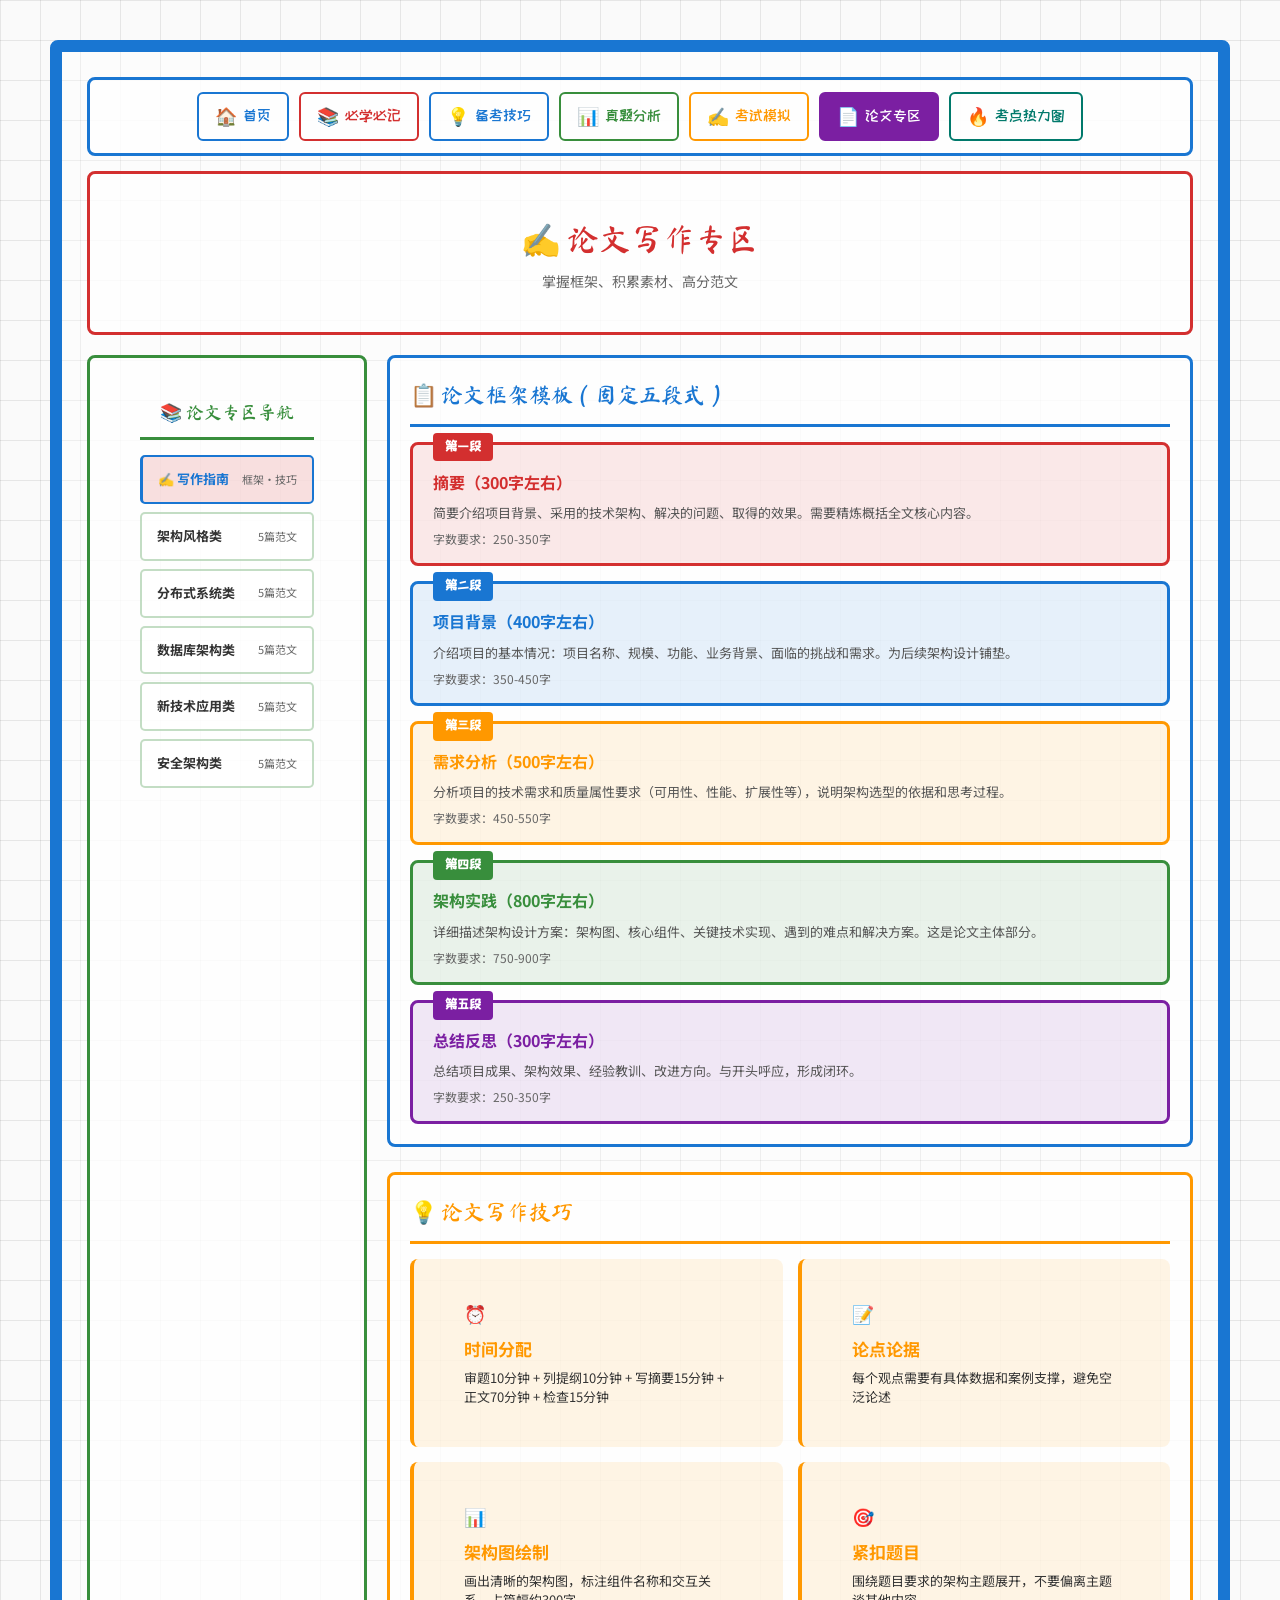
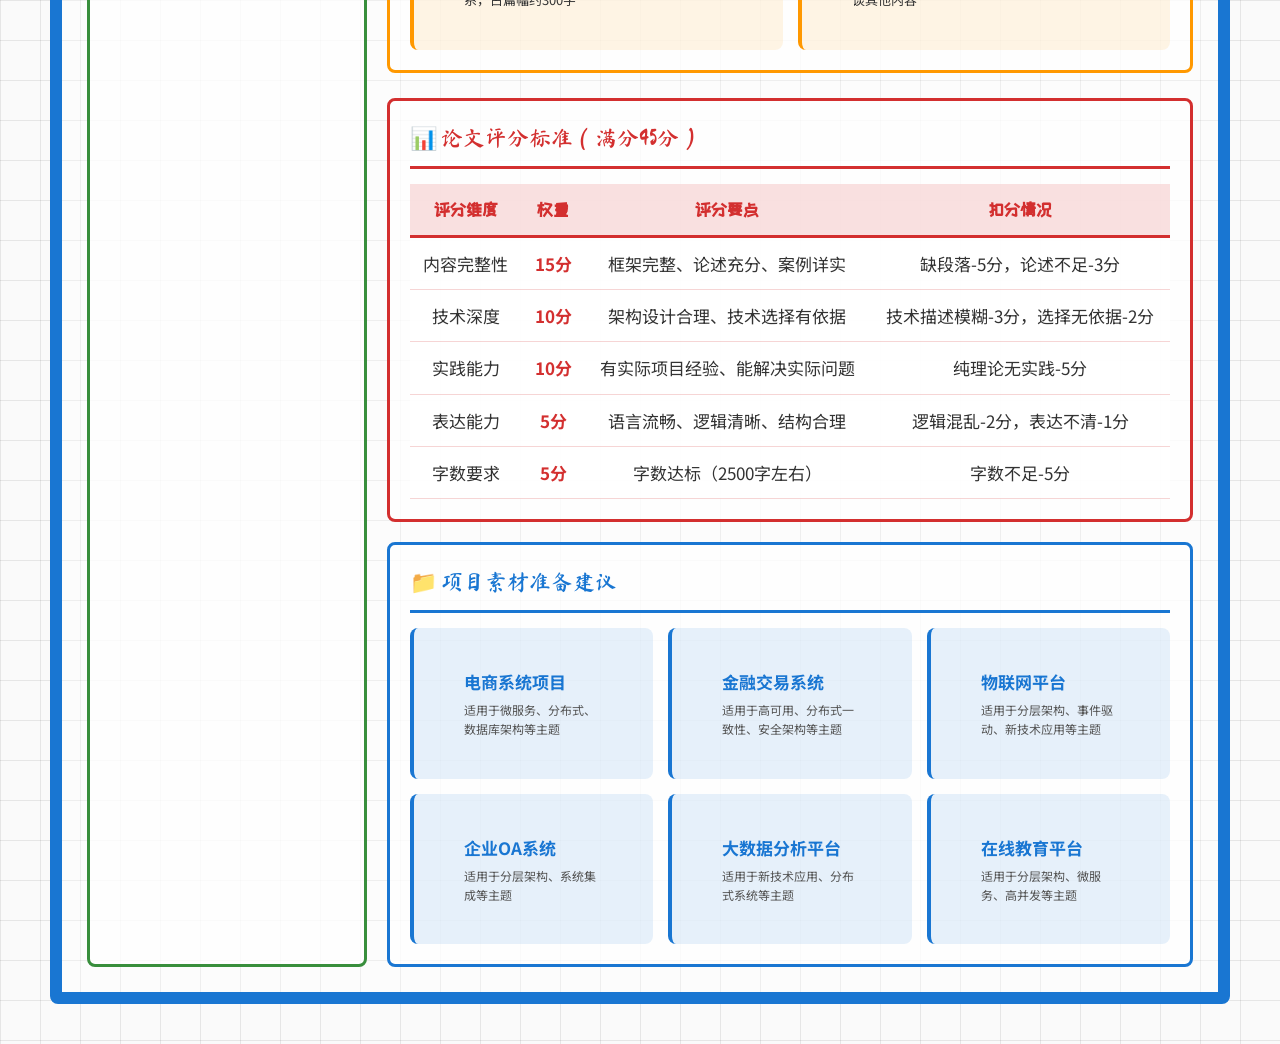
==== commit 068dc96f: "修复essay.html布局和knowledge.html考点目录换行问题" ====
--- a/essay.html
+++ b/essay.html
@@ -20,7 +20,7 @@
             border: 12px solid #1976d2;
             border-radius: 8px;
             padding: 25px;
-            max-width: 1400px;
+            max-width: 1500px;
             margin: 0 auto;
         }
 
@@ -339,10 +339,7 @@
 </head>
 <body>
     <div class="whiteboard-container">
-        <!-- 顶部导航 -->
-                </div>
-
-        <!-- 模块标题 -->
+                <!-- 模块标题 -->
         
         <!-- 快速导航栏 -->
         <div class="quick-nav-bar">
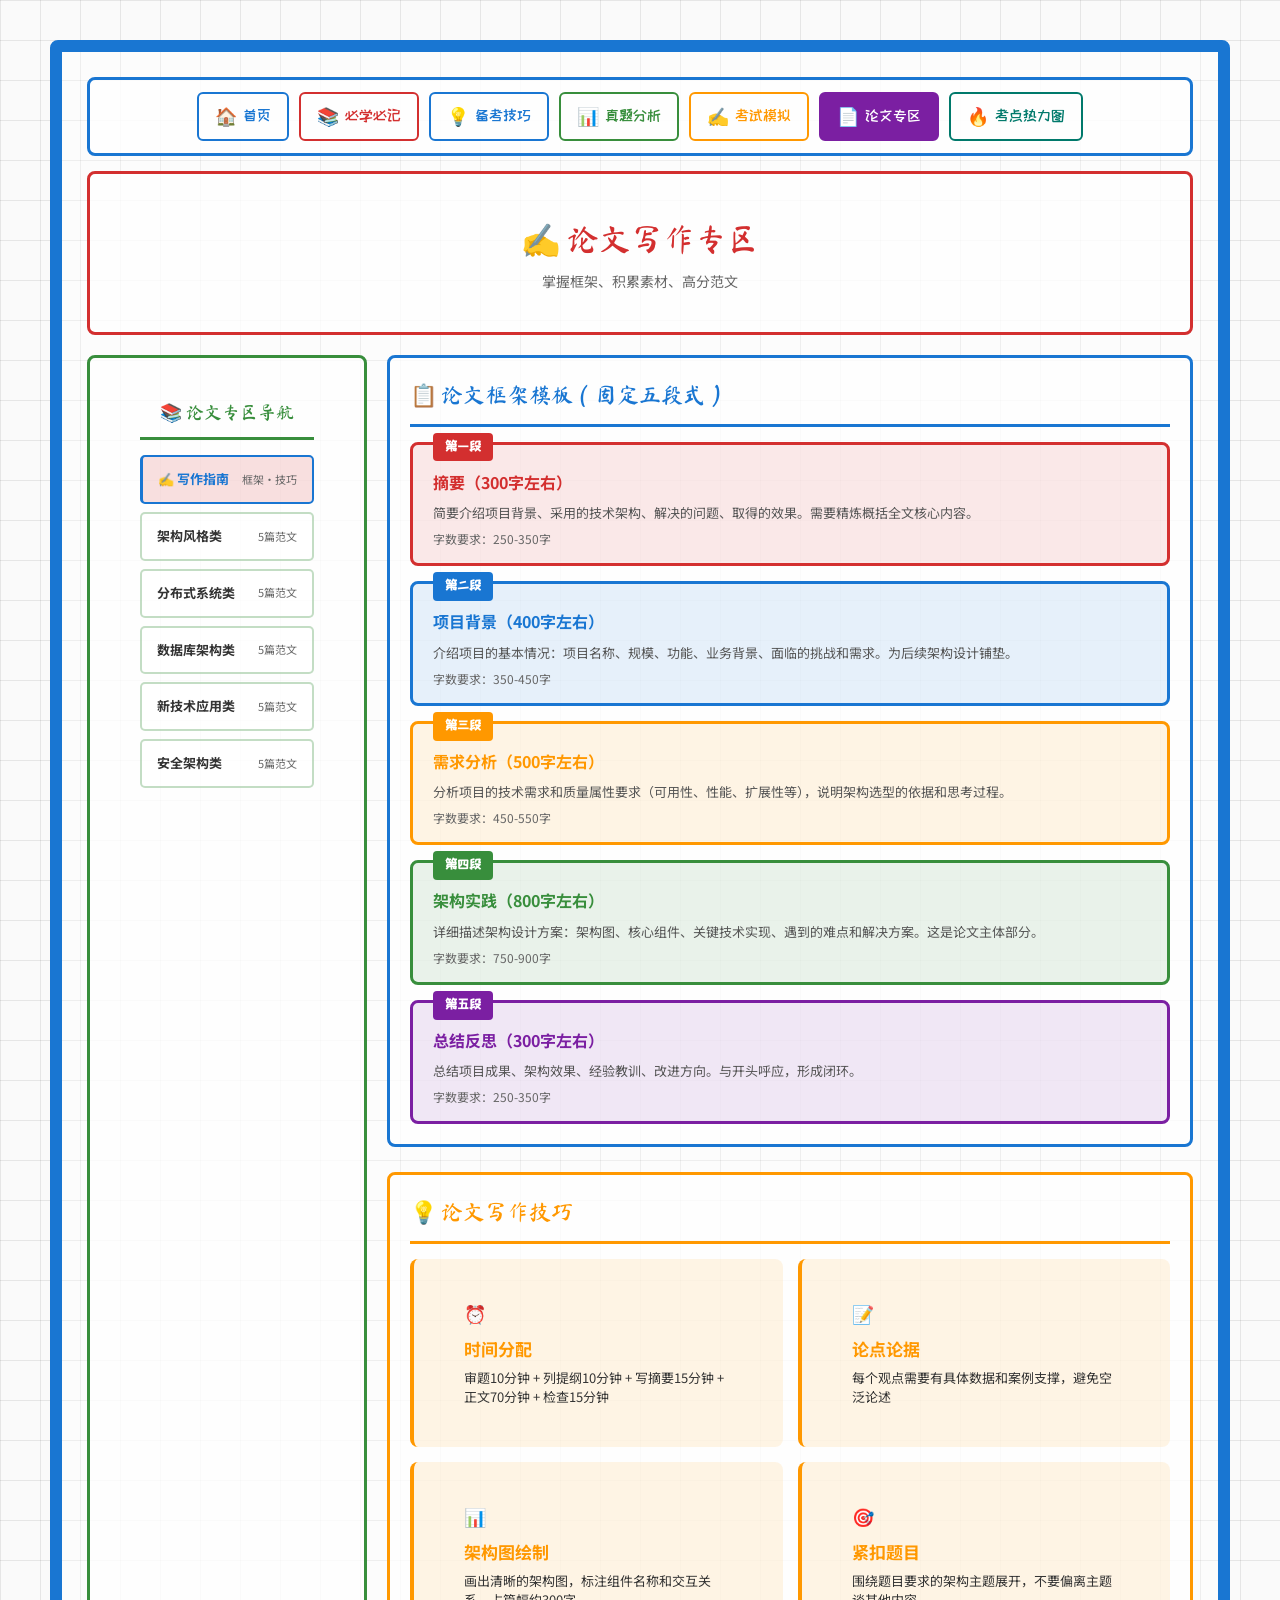
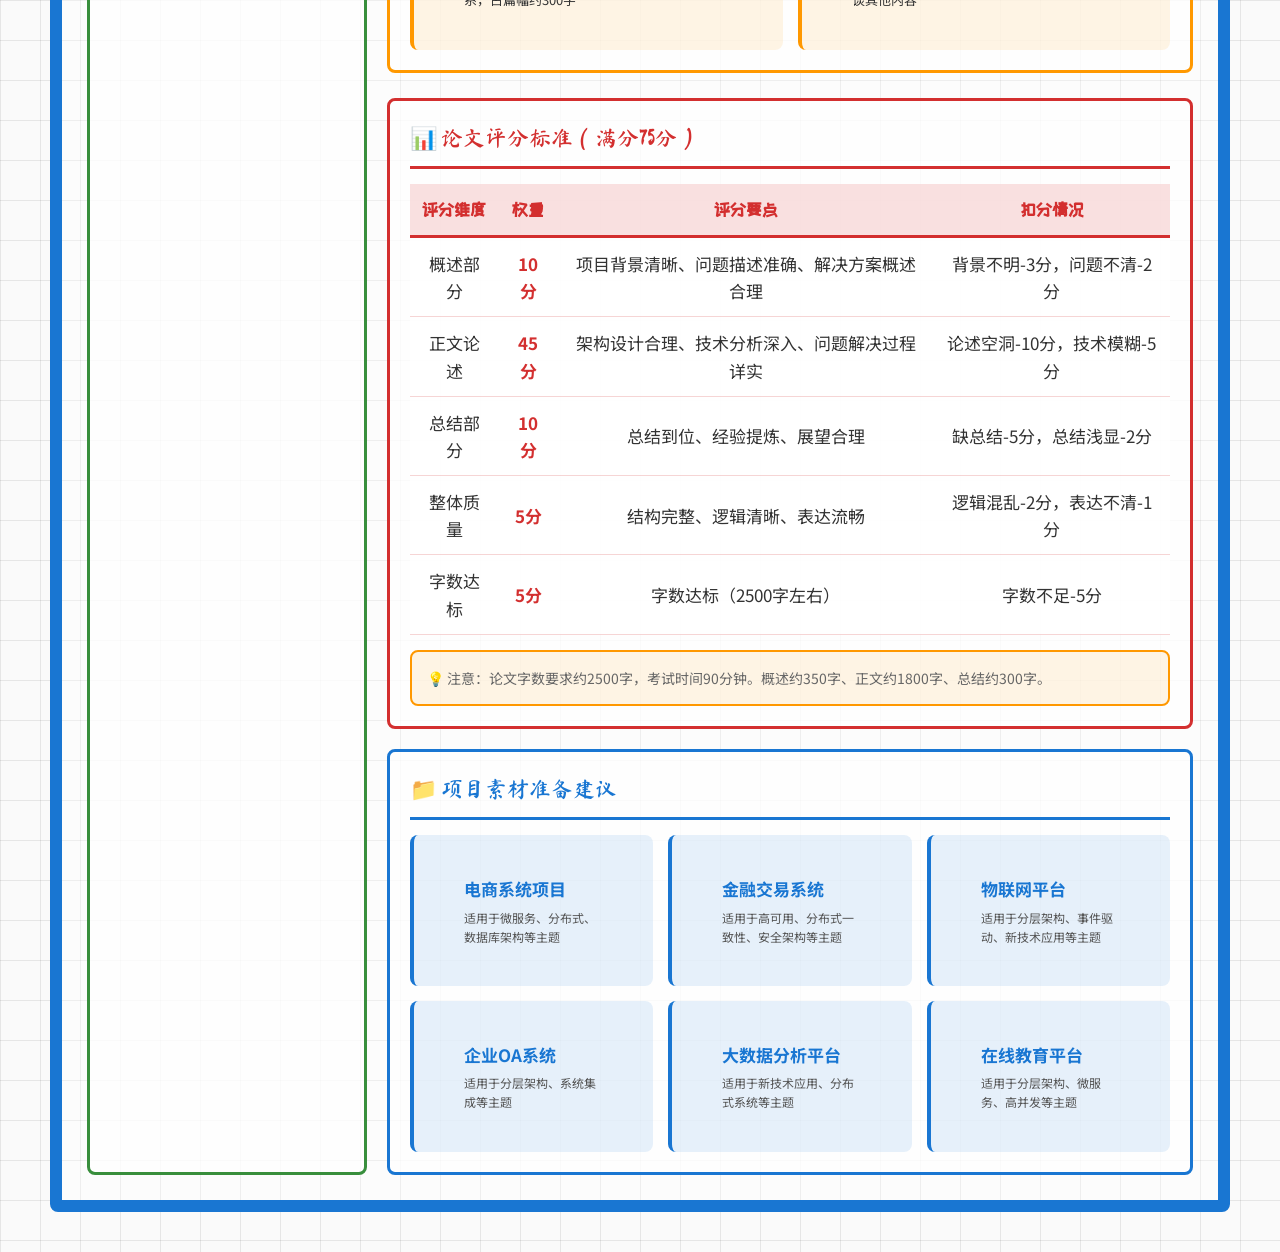
==== commit cfd7276e: "修正论文评分标准：满分75分 - 概述部分：10分 - 正文论述：45分 - 总结部分：10分 - 整体质量：5分 - 字数达标：5分 - 添加字数分配说明提示  Co-Authored-By: Cl" ====
--- a/essay.html
+++ b/essay.html
@@ -212,6 +212,18 @@
         }
         .scoring-table tr:hover td { background: rgba(211,47,47,0.1); }
         .score-weight { font-weight: 700; color: #d32f2f; }
+        .scoring-note {
+            margin-top: 15px;
+            padding: 15px;
+            background: rgba(255,152,0,0.1);
+            border: 2px solid #ff9800;
+            border-radius: 8px;
+        }
+        .scoring-note p {
+            font-size: 14px;
+            color: #666;
+            margin: 0;
+        }
 
         /* 范文列表区域 */
         .essay-section { display: none; }
@@ -431,7 +443,7 @@
 
                     <!-- 评分标准 -->
                     <div class="scoring-card">
-                        <div class="card-title red">📊 论文评分标准（满分45分）</div>
+                        <div class="card-title red">📊 论文评分标准（满分75分）</div>
                         <table class="scoring-table">
                             <thead>
                                 <tr>
@@ -443,37 +455,40 @@
                             </thead>
                             <tbody>
                                 <tr>
-                                    <td>内容完整性</td>
-                                    <td class="score-weight">15分</td>
-                                    <td>框架完整、论述充分、案例详实</td>
-                                    <td>缺段落-5分，论述不足-3分</td>
+                                    <td>概述部分</td>
+                                    <td class="score-weight">10分</td>
+                                    <td>项目背景清晰、问题描述准确、解决方案概述合理</td>
+                                    <td>背景不明-3分，问题不清-2分</td>
                                 </tr>
                                 <tr>
-                                    <td>技术深度</td>
-                                    <td class="score-weight">10分</td>
-                                    <td>架构设计合理、技术选择有依据</td>
-                                    <td>技术描述模糊-3分，选择无依据-2分</td>
+                                    <td>正文论述</td>
+                                    <td class="score-weight">45分</td>
+                                    <td>架构设计合理、技术分析深入、问题解决过程详实</td>
+                                    <td>论述空洞-10分，技术模糊-5分</td>
                                 </tr>
                                 <tr>
-                                    <td>实践能力</td>
+                                    <td>总结部分</td>
                                     <td class="score-weight">10分</td>
-                                    <td>有实际项目经验、能解决实际问题</td>
-                                    <td>纯理论无实践-5分</td>
+                                    <td>总结到位、经验提炼、展望合理</td>
+                                    <td>缺总结-5分，总结浅显-2分</td>
                                 </tr>
                                 <tr>
-                                    <td>表达能力</td>
+                                    <td>整体质量</td>
                                     <td class="score-weight">5分</td>
-                                    <td>语言流畅、逻辑清晰、结构合理</td>
+                                    <td>结构完整、逻辑清晰、表达流畅</td>
                                     <td>逻辑混乱-2分，表达不清-1分</td>
                                 </tr>
                                 <tr>
-                                    <td>字数要求</td>
+                                    <td>字数达标</td>
                                     <td class="score-weight">5分</td>
                                     <td>字数达标（2500字左右）</td>
                                     <td>字数不足-5分</td>
                                 </tr>
                             </tbody>
                         </table>
+                        <div class="scoring-note">
+                            <p>💡 注意：论文字数要求约2500字，考试时间90分钟。概述约350字、正文约1800字、总结约300字。</p>
+                        </div>
                     </div>
 
                     <!-- 项目素材准备 -->
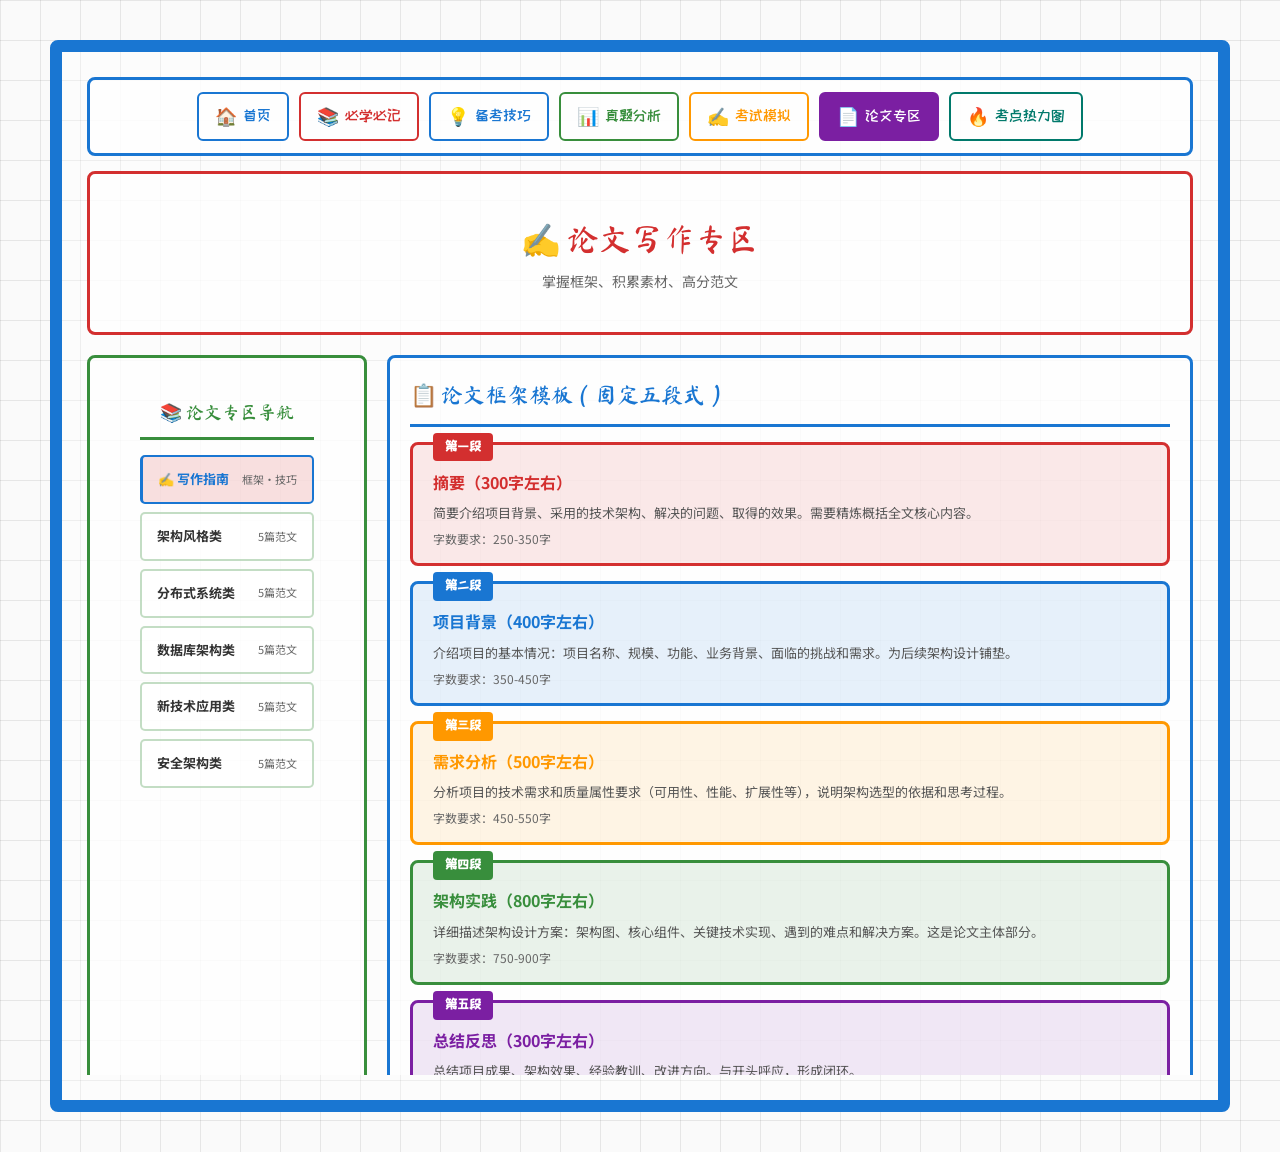
==== commit fe1ab6e9: "为各模块右侧内容展示区添加可滚动功能 - index.html: 左侧学习计划表格和右侧进度区均可滚动 - knowledge.html: 左侧考点目录和右侧内容区均可滚动 - questions.h" ====
--- a/essay.html
+++ b/essay.html
@@ -56,7 +56,38 @@
         .module-subtitle { font-size: 14px; color: #666; margin-top: 5px; }
 
         /* 主内容区 */
-        .main-content { display: grid; grid-template-columns: 280px 1fr; gap: 20px; }
+        .main-content {
+            display: grid;
+            grid-template-columns: 280px 1fr;
+            gap: 20px;
+            max-height: calc(100vh - 180px);
+            overflow: hidden;
+        }
+
+        /* 左侧题型导航 - 可滚动 */
+        .essay-nav {
+            max-height: 100%;
+            overflow-y: auto;
+            scrollbar-width: thin;
+            scrollbar-color: #d32f2f rgba(0,0,0,0.1);
+        }
+        .essay-nav::-webkit-scrollbar { width: 8px; }
+        .essay-nav::-webkit-scrollbar-track { background: rgba(0,0,0,0.1); border-radius: 4px; }
+        .essay-nav::-webkit-scrollbar-thumb { background: #d32f2f; border-radius: 4px; }
+
+        /* 右侧内容区 - 可滚动 */
+        .content-area {
+            display: flex;
+            flex-direction: column;
+            gap: 20px;
+            max-height: 100%;
+            overflow-y: auto;
+            scrollbar-width: thin;
+            scrollbar-color: #1976d2 rgba(0,0,0,0.1);
+        }
+        .content-area::-webkit-scrollbar { width: 8px; }
+        .content-area::-webkit-scrollbar-track { background: rgba(0,0,0,0.1); border-radius: 4px; }
+        .content-area::-webkit-scrollbar-thumb { background: #1976d2; border-radius: 4px; }
 
         /* 左侧主题目录 */
         .topic-directory {
